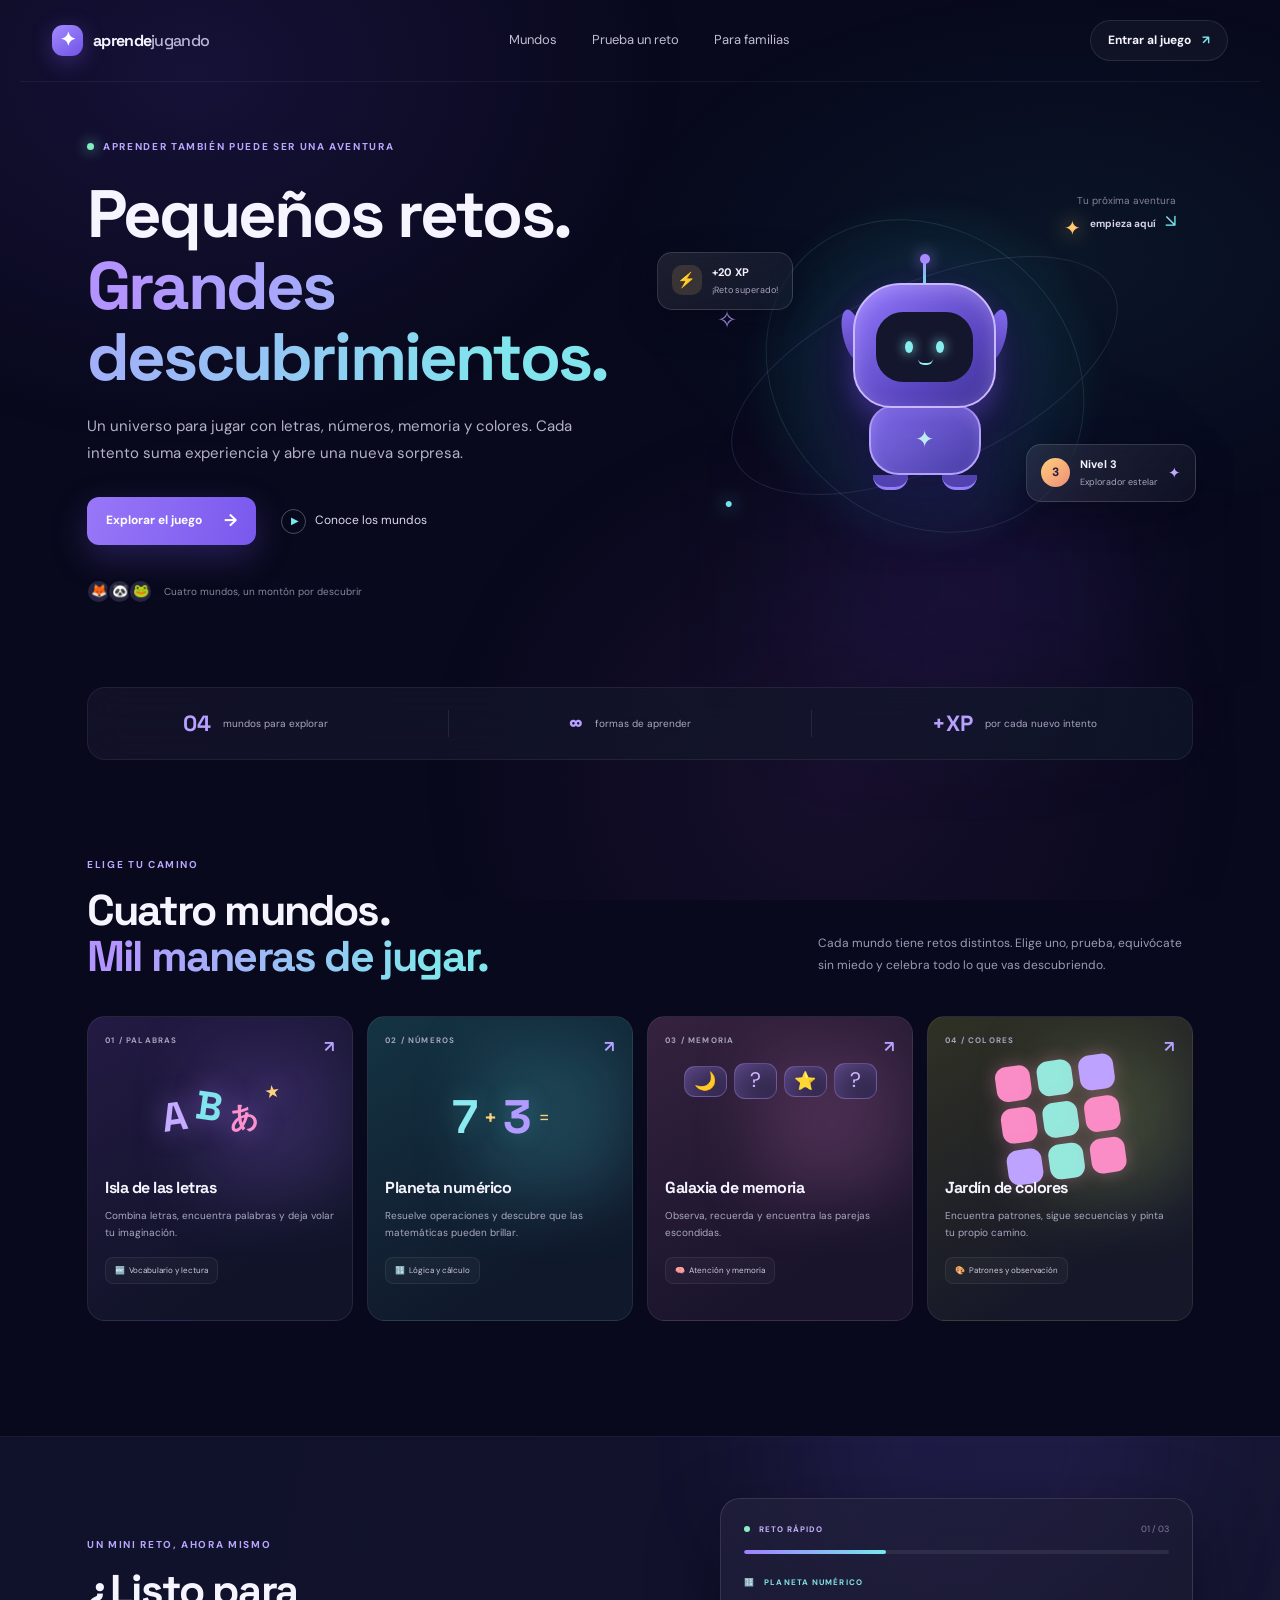
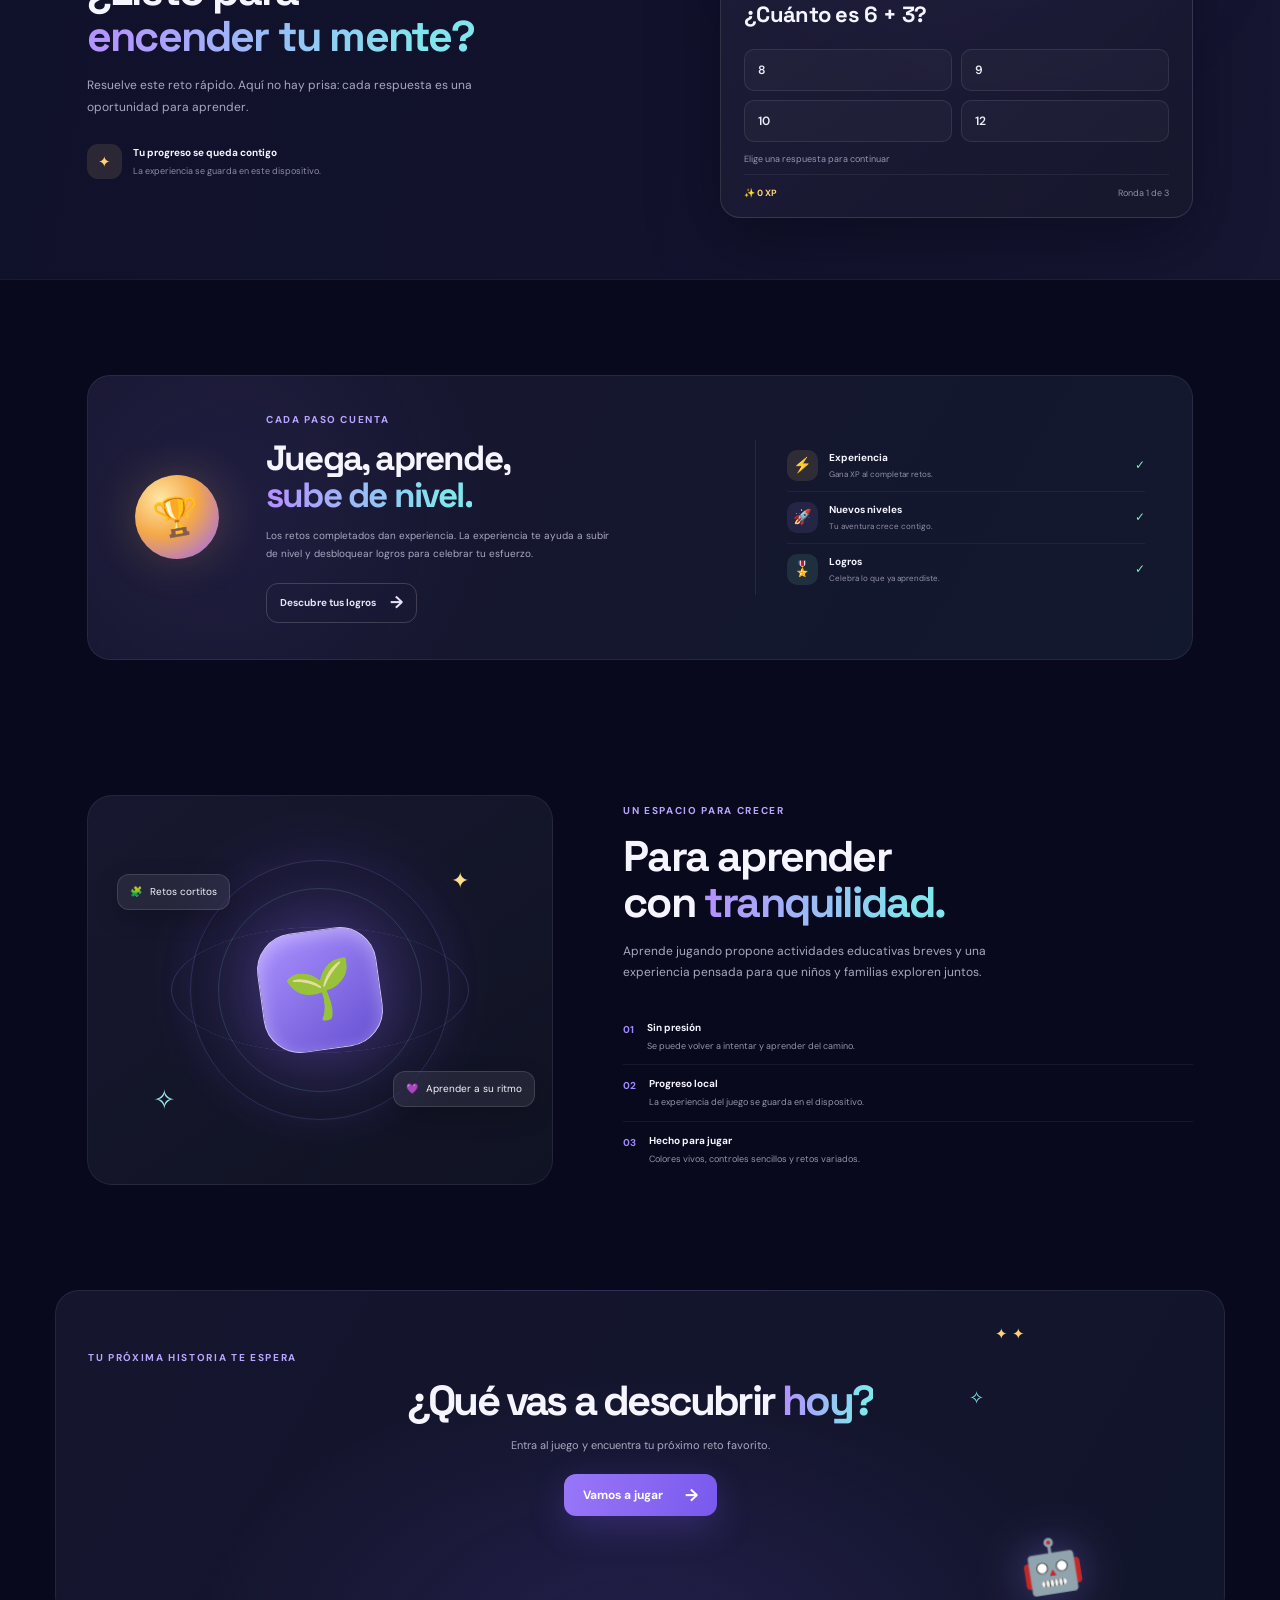
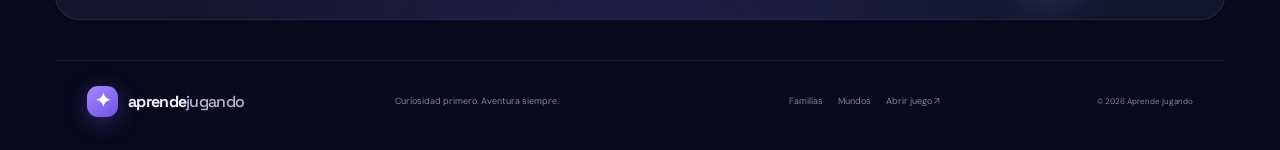
==== website/index.html @ 36dd4537 "Fix game and achievement entry points" ====
<!doctype html>
<html lang="es">
  <head>
    <meta charset="utf-8" />
    <meta name="viewport" content="width=device-width, initial-scale=1" />
    <meta name="theme-color" content="#08091c" />
    <meta name="description" content="Descubre Aprende jugando: mundos de letras, números, memoria y color para aprender a tu ritmo." />
    <title>Aprende jugando — Un universo para descubrir</title>
    <link rel="preconnect" href="https://fonts.googleapis.com" />
    <link rel="preconnect" href="https://fonts.gstatic.com" crossorigin />
    <link href="https://fonts.googleapis.com/css2?family=DM+Sans:wght@400;500;600;700&family=Space+Grotesk:wght@500;600;700&display=swap" rel="stylesheet" />
    <link rel="stylesheet" href="styles.css" />
  </head>
  <body>
    <div class="site-shell">
      <header class="topbar">
        <a class="brand" href="#inicio" aria-label="Aprende jugando, inicio">
          <span class="brand-mark">✦</span><span>aprende<span class="brand-light">jugando</span></span>
        </a>
        <button class="menu-toggle" aria-label="Abrir menú" aria-expanded="false">☰</button>
        <nav class="nav-links" aria-label="Navegación principal">
          <a href="#mundos">Mundos</a><a href="#prueba">Prueba un reto</a><a href="#familias">Para familias</a>
        </nav>
        <a class="nav-cta" href="/juego/#/play">Entrar al juego <span>↗</span></a>
      </header>

      <main>
        <section class="hero section-wrap" id="inicio">
          <div class="hero-copy">
            <div class="eyebrow"><span class="live-dot"></span> APRENDER TAMBIÉN PUEDE SER UNA AVENTURA</div>
            <h1>Pequeños retos.<br /><span>Grandes descubrimientos.</span></h1>
            <p class="hero-lede">Un universo para jugar con letras, números, memoria y colores. Cada intento suma experiencia y abre una nueva sorpresa.</p>
            <div class="hero-actions">
              <a class="button button-primary" href="/juego/#/play">Explorar el juego <span>→</span></a>
              <a class="text-link" href="#mundos"><span class="play-icon">▶</span> Conoce los mundos</a>
            </div>
            <div class="hero-proof"><div class="avatar-stack"><span>🦊</span><span>🐼</span><span>🐸</span></div><span>Cuatro mundos, un montón por descubrir</span></div>
          </div>
          <div class="hero-art" aria-label="Ilustración de una aventura espacial educativa">
            <div class="orbit orbit-one"></div><div class="orbit orbit-two"></div>
            <span class="planet planet-a">✦</span><span class="planet planet-b">●</span><span class="planet planet-c">✧</span>
            <div class="float-card float-xp"><span class="float-icon">⚡</span><span><b>+20 XP</b><small>¡Reto superado!</small></span></div>
            <div class="mascot">
              <div class="antenna"></div><div class="mascot-head"><span class="ear ear-left"></span><span class="ear ear-right"></span><div class="face"><i></i><i></i><b></b></div></div>
              <div class="mascot-body"><span>✦</span></div><div class="mascot-feet"><i></i><i></i></div>
            </div>
            <div class="float-card float-level"><span class="level-badge">3</span><span><b>Nivel 3</b><small>Explorador estelar</small></span><span class="sparkle">✦</span></div>
            <div class="hero-caption">Tu próxima aventura<br /><b>empieza aquí</b> <span>↘</span></div>
          </div>
          <div class="hero-glow"></div>
        </section>

        <section class="stats-strip" aria-label="Características del juego">
          <div><strong>04</strong><span>mundos para explorar</span></div><i></i><div><strong>∞</strong><span>formas de aprender</span></div><i></i><div><strong>+XP</strong><span>por cada nuevo intento</span></div>
        </section>

        <section class="worlds section-wrap" id="mundos">
          <div class="section-heading"><div><div class="eyebrow">ELIGE TU CAMINO</div><h2>Cuatro mundos.<br /><span>Mil maneras de jugar.</span></h2></div><p>Cada mundo tiene retos distintos. Elige uno, prueba, equivócate sin miedo y celebra todo lo que vas descubriendo.</p></div>
          <div class="world-grid">
            <a class="world-card letters" href="/juego/#/play" aria-label="Explorar el mundo de letras"><div class="world-top"><span class="world-number">01 / PALABRAS</span><span class="world-arrow">↗</span></div><div class="letter-art"><span>A</span><span>B</span><span>あ</span><span>★</span></div><h3>Isla de las letras</h3><p>Combina letras, encuentra palabras y deja volar tu imaginación.</p><div class="world-tag">🔤 &nbsp;Vocabulario y lectura</div></a>
            <a class="world-card numbers" href="/juego/#/play" aria-label="Explorar el mundo de números"><div class="world-top"><span class="world-number">02 / NÚMEROS</span><span class="world-arrow">↗</span></div><div class="number-art"><span>7</span><b>+</b><span>3</span><em>=</em></div><h3>Planeta numérico</h3><p>Resuelve operaciones y descubre que las matemáticas pueden brillar.</p><div class="world-tag">🔢 &nbsp;Lógica y cálculo</div></a>
            <a class="world-card memory" href="/juego/#/play" aria-label="Explorar el mundo de memoria"><div class="world-top"><span class="world-number">03 / MEMORIA</span><span class="world-arrow">↗</span></div><div class="memory-art"><span>🌙</span><span>?</span><span>⭐</span><span>?</span></div><h3>Galaxia de memoria</h3><p>Observa, recuerda y encuentra las parejas escondidas.</p><div class="world-tag">🧠 &nbsp;Atención y memoria</div></a>
            <a class="world-card colors" href="/juego/#/play" aria-label="Explorar el mundo de colores"><div class="world-top"><span class="world-number">04 / COLORES</span><span class="world-arrow">↗</span></div><div class="color-art"><i></i><i></i><i></i><i></i><i></i><i></i><i></i><i></i><i></i></div><h3>Jardín de colores</h3><p>Encuentra patrones, sigue secuencias y pinta tu propio camino.</p><div class="world-tag">🎨 &nbsp;Patrones y observación</div></a>
          </div>
        </section>

        <section class="play-section" id="prueba">
          <div class="play-inner section-wrap">
            <div class="play-copy"><div class="eyebrow">UN MINI RETO, AHORA MISMO</div><h2>¿Listo para<br /><span>encender tu mente?</span></h2><p>Resuelve este reto rápido. Aquí no hay prisa: cada respuesta es una oportunidad para aprender.</p><div class="challenge-streak"><span>✦</span><div><b>Tu progreso se queda contigo</b><small>La experiencia se guarda en este dispositivo.</small></div></div></div>
            <div class="quiz-card" role="region" aria-live="polite" aria-label="Mini reto educativo">
              <div class="quiz-header"><span class="quiz-pill"><i></i> RETO RÁPIDO</span><span class="quiz-step" id="quiz-step">01 / 03</span></div>
              <div class="quiz-progress"><span id="quiz-progress"></span></div>
              <div class="quiz-world" id="quiz-world">🔢 &nbsp;PLANETA NUMÉRICO</div>
              <h3 id="quiz-question">¿Cuánto es 6 + 3?</h3>
              <div class="answer-grid" id="answer-grid"></div>
              <div class="quiz-feedback" id="quiz-feedback" aria-live="polite">Elige una respuesta para continuar</div>
              <div class="quiz-footer"><span>✨ <b id="quiz-xp">0 XP</b></span><span id="quiz-round-label">Ronda 1 de 3</span></div>
            </div>
          </div>
          <div class="play-blob"></div>
        </section>

        <section class="rewards section-wrap">
          <div class="rewards-card"><div class="reward-orb">🏆</div><div class="reward-copy"><div class="eyebrow">CADA PASO CUENTA</div><h2>Juega, aprende,<br /><span>sube de nivel.</span></h2><p>Los retos completados dan experiencia. La experiencia te ayuda a subir de nivel y desbloquear logros para celebrar tu esfuerzo.</p><a class="button button-outline" href="/juego/#/achievements">Descubre tus logros <span>→</span></a></div><div class="reward-list"><div><span class="reward-icon gold">⚡</span><p><b>Experiencia</b><small>Gana XP al completar retos.</small></p><span class="reward-check">✓</span></div><div><span class="reward-icon purple">🚀</span><p><b>Nuevos niveles</b><small>Tu aventura crece contigo.</small></p><span class="reward-check">✓</span></div><div><span class="reward-icon mint">🎖️</span><p><b>Logros</b><small>Celebra lo que ya aprendiste.</small></p><span class="reward-check">✓</span></div></div></div>
        </section>

        <section class="families section-wrap" id="familias">
          <div class="family-art"><div class="family-orbit"></div><div class="family-note note-one">🧩 <span>Retos cortitos</span></div><div class="family-note note-two">💜 <span>Aprender a su ritmo</span></div><div class="family-core">🌱</div><span class="family-star star-one">✦</span><span class="family-star star-two">✧</span></div>
          <div class="family-copy"><div class="eyebrow">UN ESPACIO PARA CRECER</div><h2>Para aprender<br />con <span>tranquilidad.</span></h2><p>Aprende jugando propone actividades educativas breves y una experiencia pensada para que niños y familias exploren juntos.</p><div class="family-points"><div><span>01</span><p><b>Sin presión</b><small>Se puede volver a intentar y aprender del camino.</small></p></div><div><span>02</span><p><b>Progreso local</b><small>La experiencia del juego se guarda en el dispositivo.</small></p></div><div><span>03</span><p><b>Hecho para jugar</b><small>Colores vivos, controles sencillos y retos variados.</small></p></div></div></div>
        </section>

        <section class="final-cta section-wrap"><div class="cta-stars">✦ <span>✧</span> ✦</div><div class="eyebrow">TU PRÓXIMA HISTORIA TE ESPERA</div><h2>¿Qué vas a descubrir <span>hoy?</span></h2><p>Entra al juego y encuentra tu próximo reto favorito.</p><a class="button button-primary" href="/juego/#/play">Vamos a jugar <span>→</span></a><div class="cta-mascot">🤖</div></section>
      </main>

      <footer class="footer"><a class="brand" href="#inicio"><span class="brand-mark">✦</span><span>aprende<span class="brand-light">jugando</span></span></a><span>Curiosidad primero. Aventura siempre.</span><div><a href="#familias">Familias</a><a href="#mundos">Mundos</a><a href="/juego/#/play">Abrir juego ↗</a></div><small>© <span id="year"></span> Aprende jugando</small></footer>
    </div>
    <script src="script.js"></script>
  </body>
</html>
---- website/styles.css ----
:root{--bg:#08091c;--panel:#11132c;--text:#f5f4ff;--muted:#aaaac5;--purple:#9e7bff;--cyan:#77e8ed;--pink:#fa8cc6;--line:rgba(255,255,255,.1);--font:'DM Sans',sans-serif;--display:'Space Grotesk',sans-serif}*{box-sizing:border-box}html{scroll-behavior:smooth;scroll-padding-top:90px}body{margin:0;background:var(--bg);color:var(--text);font-family:var(--font);font-size:15px;line-height:1.6;overflow-x:hidden}body:before{content:"";position:fixed;inset:0;pointer-events:none;z-index:-1;background:radial-gradient(ellipse at 15% 8%,rgba(86,53,174,.19),transparent 32%),radial-gradient(ellipse at 83% 29%,rgba(37,153,166,.09),transparent 30%),radial-gradient(ellipse at 65% 87%,rgba(148,66,177,.11),transparent 35%)}a{color:inherit;text-decoration:none}.site-shell{max-width:1600px;margin:auto;overflow:hidden}.topbar{height:82px;max-width:1240px;padding:0 32px;margin:auto;display:flex;align-items:center;justify-content:space-between;border-bottom:1px solid rgba(255,255,255,.055);position:relative;z-index:10}.brand{display:flex;align-items:center;gap:10px;font-family:var(--display);font-weight:700;font-size:16px;letter-spacing:-.7px}.brand-mark{width:31px;height:31px;border-radius:11px;display:grid;place-items:center;background:linear-gradient(145deg,#a38aff,#7053e6);color:white;box-shadow:0 5px 22px #865ff755;font-size:19px}.brand-light{font-weight:500;color:#b8b4d2}.nav-links{display:flex;gap:35px;color:#c0bfd2;font-size:13px}.nav-links a,.footer a{transition:color .2s}.nav-links a:hover,.footer a:hover{color:#c1aaff}.nav-cta{border:1px solid var(--line);border-radius:99px;padding:10px 17px;font-size:12px;font-weight:700;background:rgba(255,255,255,.035)}.nav-cta span{color:var(--cyan);padding-left:8px}.menu-toggle{display:none}.section-wrap{max-width:1170px;margin:auto;padding-left:32px;padding-right:32px}.hero{min-height:605px;display:grid;grid-template-columns:1.03fr .97fr;align-items:center;position:relative;padding-top:37px;padding-bottom:55px}.hero-copy{position:relative;z-index:2;padding-bottom:8px}.eyebrow{font-size:10px;font-weight:700;letter-spacing:1.65px;color:#b9a6ff;display:flex;align-items:center;gap:9px}.live-dot{width:7px;height:7px;border-radius:50%;background:#81edc0;box-shadow:0 0 14px #81edc0}.hero h1,.section-heading h2,.play-copy h2,.reward-copy h2,.family-copy h2,.final-cta h2{font-family:var(--display);letter-spacing:-2.8px;line-height:1.07;font-size:clamp(44px,5.4vw,67px);margin:24px 0 19px}.hero h1 span,.section-heading h2 span,.play-copy h2 span,.reward-copy h2 span,.family-copy h2 span,.final-cta h2 span{background:linear-gradient(95deg,#b394ff 7%,#81e5ed 86%);background-clip:text;color:transparent}.hero-lede{color:#b3b2c8;max-width:490px;font-size:15px;line-height:1.8}.hero-actions{display:flex;align-items:center;gap:25px;margin-top:30px}.button{min-height:48px;padding:0 19px;border-radius:12px;display:inline-flex;align-items:center;justify-content:center;gap:22px;font-size:12px;font-weight:700;transition:transform .2s,box-shadow .2s}.button:hover{transform:translateY(-2px)}.button-primary{background:linear-gradient(105deg,#9977f8,#7959ed);box-shadow:0 12px 35px #7959ed45;color:white}.button-primary span,.button-outline span{font-size:17px}.text-link{font-size:12px;color:#dbd9ec;display:flex;align-items:center;gap:9px}.play-icon{font-size:10px;width:25px;height:25px;border:1px solid #ffffff45;border-radius:50%;display:grid;place-items:center;color:var(--cyan);padding-left:2px}.hero-proof{display:flex;align-items:center;gap:11px;margin-top:34px;color:#85859f;font-size:10px}.avatar-stack{display:flex;padding-left:3px}.avatar-stack span{margin-left:-4px;width:25px;height:25px;display:grid;place-items:center;border-radius:50%;background:#252542;border:2px solid var(--bg);font-size:13px}.hero-art{height:470px;position:relative;display:grid;place-items:center;isolation:isolate}.hero-art:before{content:"";position:absolute;width:360px;height:360px;border-radius:50%;background:radial-gradient(circle,#805ae93a,rgba(45,199,214,.08) 50%,transparent 72%);filter:blur(7px)}.orbit{position:absolute;border:1px solid #b3a4ff24;border-radius:50%;transform:rotate(-24deg)}.orbit-one{width:415px;height:185px}.orbit-two{width:340px;height:290px;transform:rotate(42deg);border-color:#68dee322}.planet{position:absolute;z-index:2}.planet-a{top:71px;right:112px;color:#ffc971;font-size:20px;text-shadow:0 0 20px #ffc971}.planet-b{bottom:96px;left:68px;color:#72e5e8;font-size:14px;text-shadow:0 0 18px #72e5e8}.planet-c{top:160px;left:60px;color:#b69dff;font-size:24px}.mascot{position:relative;z-index:2;width:180px;height:236px;display:flex;flex-direction:column;align-items:center;filter:drop-shadow(0 22px 28px #1710469c);animation:bob 4s ease-in-out infinite}.antenna{height:25px;width:3px;background:linear-gradient(#a98bff,#76dff0);position:relative}.antenna:before{content:"";position:absolute;width:10px;height:10px;background:#a78aff;border-radius:50%;left:-3.5px;top:-4px;box-shadow:0 0 15px #a78aff}.mascot-head{position:relative;width:143px;height:125px;border-radius:48px 48px 38px 38px;background:linear-gradient(140deg,#9278ff,#5743bc 68%,#403596);border:2px solid #cab8ff;box-shadow:inset 0 5px 18px #e1d3ff48,0 12px 25px #6046c977}.ear{position:absolute;top:24px;width:19px;height:52px;background:linear-gradient(#846bf0,#5948b4);border-radius:50%;z-index:-1}.ear-left{left:-12px;transform:rotate(-13deg)}.ear-right{right:-12px;transform:rotate(13deg)}.face{position:absolute;inset:27px 21px 24px;border-radius:27px;background:#14162d;display:flex;justify-content:center;align-items:center;gap:23px}.face i{width:8px;height:12px;border-radius:50%;background:#88edee;box-shadow:0 0 12px #88edee}.face b{position:absolute;width:15px;height:6px;left:calc(50% - 7px);bottom:17px;border-bottom:2px solid #8ceff0;border-radius:0 0 12px 12px}.mascot-body{margin-top:-3px;width:112px;height:70px;border-radius:25px 25px 30px 30px;background:linear-gradient(145deg,#8570ef,#473ca4);border:2px solid #b4a1ff;display:grid;place-items:center;color:#bfeff4;font-size:23px;box-shadow:inset 0 6px 13px #d7caff35}.mascot-feet{display:flex;gap:34px}.mascot-feet i{width:35px;height:15px;border-radius:0 0 14px 14px;background:#5142b0;border-bottom:3px solid #9580fb}.float-card{position:absolute;z-index:3;display:flex;align-items:center;gap:10px;padding:11px 14px;background:linear-gradient(135deg,#ffffff17,#ffffff09);border:1px solid #ffffff24;border-radius:15px;backdrop-filter:blur(18px);box-shadow:0 12px 35px #06051466}.float-card b,.float-card small{display:block}.float-card b{font-size:11px}.float-card small{color:#a8a6bf;font-size:9px;margin-top:2px}.float-icon{width:30px;height:30px;border-radius:10px;background:#ffc86824;color:#ffcf79;display:grid;place-items:center}.float-xp{top:111px;left:0}.float-level{right:-3px;bottom:109px}.level-badge{width:29px;height:29px;border-radius:50%;display:grid;place-items:center;background:linear-gradient(140deg,#ffcf7b,#ee8e78);color:#271d43;font-weight:800;font-size:12px}.sparkle{color:#c0a7ff}.hero-caption{position:absolute;right:17px;top:52px;font-size:10px;line-height:1.5;color:#84829f;text-align:right}.hero-caption b{color:#d6d3e9}.hero-caption span{color:var(--cyan);font-size:18px;margin-left:6px}.hero-glow{position:absolute;width:300px;height:190px;bottom:5px;right:9%;background:#683fd322;filter:blur(70px);z-index:-1}.stats-strip{max-width:1106px;margin:0 auto 80px;padding:18px 35px;background:linear-gradient(100deg,#17152eaa,#10192aaa);border:1px solid #ffffff11;border-radius:18px;display:flex;justify-content:space-around;align-items:center;backdrop-filter:blur(20px)}.stats-strip div{display:flex;align-items:center;gap:12px}.stats-strip strong{font-family:var(--display);font-size:22px;color:#b7a0ff}.stats-strip span{font-size:10px;color:#aaa8c1}.stats-strip>i{height:27px;width:1px;background:#ffffff16}.worlds{padding-top:17px;padding-bottom:115px}.section-heading{display:flex;align-items:flex-end;justify-content:space-between;margin-bottom:36px}.section-heading h2,.play-copy h2,.reward-copy h2,.family-copy h2{font-size:43px;letter-spacing:-1.8px;margin:15px 0 0}.section-heading>p{max-width:375px;color:#9c9bb6;font-size:12px;line-height:1.8;margin:0 0 4px}.world-grid{display:grid;grid-template-columns:repeat(4,1fr);gap:14px}.world-card{min-height:305px;border:1px solid #ffffff12;border-radius:18px;padding:17px;position:relative;overflow:hidden;transition:transform .25s,border .25s,box-shadow .25s}.world-card:hover{transform:translateY(-5px);border-color:#ffffff34;box-shadow:0 16px 35px #0003}.world-card:after{content:"";position:absolute;width:150px;height:150px;top:30px;right:4px;filter:blur(35px);opacity:.18;z-index:0}.letters{background:linear-gradient(150deg,#241a44,#111429 75%)}.letters:after{background:#a375ff}.numbers{background:linear-gradient(150deg,#143443,#10192c 75%)}.numbers:after{background:#56d7e1}.memory{background:linear-gradient(150deg,#35223e,#19142c 75%)}.memory:after{background:#ee87d1}.colors{background:linear-gradient(150deg,#303124,#161829 75%)}.colors:after{background:#c5e875}.world-top{position:relative;z-index:1;display:flex;justify-content:space-between;color:#a6a3be;font-size:8px;font-weight:700;letter-spacing:1.2px}.world-arrow{color:#b6a1ff;font-size:16px}.letter-art,.number-art,.memory-art,.color-art{height:115px;position:relative;z-index:1;display:flex;align-items:center;justify-content:center;gap:7px}.letter-art span{font-family:var(--display);font-weight:700;font-size:40px;color:#c6acff;text-shadow:0 0 25px #a87aff88;transform:rotate(-8deg)}.letter-art span:nth-child(2){color:#81e5ed;transform:rotate(8deg) translateY(-10px)}.letter-art span:nth-child(3){font-size:29px;color:#fc91cb}.letter-art span:last-child{font-size:15px;align-self:flex-start;margin-top:20px;color:#ffd17a}.number-art span{font-family:var(--display);font-size:47px;font-weight:700;color:#8aeaf0;text-shadow:0 0 24px #60dce744}.number-art span:nth-of-type(2){color:#b39aff}.number-art b,.number-art em{font-size:19px;font-style:normal;color:#ffcf78}.memory-art{display:grid;grid-template-columns:repeat(4,43px);grid-template-rows:repeat(2,43px);gap:7px}.memory-art span{display:grid;place-items:center;border-radius:11px;background:linear-gradient(140deg,#514078,#28213f);border:1px solid #c09cff55;font-size:18px;box-shadow:inset 0 0 15px #b483ff22}.memory-art span:nth-child(2),.memory-art span:nth-child(4){color:#cfb9ff;font-size:21px}.color-art{display:grid;grid-template-columns:repeat(3,35px);gap:7px;transform:rotate(-8deg)}.color-art i{width:35px;height:35px;border-radius:11px;background:#fa8cc6;box-shadow:0 0 18px #fa8cc655}.color-art i:nth-child(2),.color-art i:nth-child(5),.color-art i:nth-child(8){background:#95e8dc}.color-art i:nth-child(3),.color-art i:nth-child(7){background:#bea2ff}.world-card h3{position:relative;z-index:1;font-family:var(--display);font-size:16px;margin:0 0 7px;letter-spacing:-.5px}.world-card p{position:relative;z-index:1;color:#aaa8c1;font-size:10px;line-height:1.7;min-height:37px;margin:0 0 12px}.world-tag{position:relative;z-index:1;display:inline-flex;padding:6px 9px;border:1px solid #ffffff12;border-radius:8px;background:#ffffff08;font-size:8px;color:#ceccdc}.play-section{position:relative;background:linear-gradient(100deg,#10112a,#12122d 52%,#161633);border-top:1px solid #ffffff0b;border-bottom:1px solid #ffffff0b;overflow:hidden}.play-inner{min-height:440px;display:grid;grid-template-columns:1fr .84fr;gap:70px;align-items:center;padding-top:61px;padding-bottom:61px;position:relative;z-index:1}.play-blob{position:absolute;width:400px;height:400px;right:8%;top:-190px;border-radius:50%;background:#7964ff1b;filter:blur(65px)}.play-copy h2{margin-bottom:15px}.play-copy>p,.reward-copy>p,.family-copy>p{color:#aaa8c1;font-size:12px;line-height:1.8;max-width:385px}.challenge-streak{display:flex;gap:11px;align-items:center;margin-top:26px}.challenge-streak>span{width:35px;height:35px;border-radius:11px;display:grid;place-items:center;color:#ffd17a;background:#ffd17a1d}.challenge-streak b,.challenge-streak small{display:block}.challenge-streak b{font-size:10px}.challenge-streak small{font-size:9px;color:#8e8ca6;margin-top:3px}.quiz-card{padding:23px 23px 17px;border:1px solid #ffffff1e;border-radius:20px;background:linear-gradient(140deg,#23223eae,#17172cbf);box-shadow:0 22px 70px #02020c66;backdrop-filter:blur(18px)}.quiz-header,.quiz-footer{display:flex;justify-content:space-between;align-items:center}.quiz-pill{font-size:8px;font-weight:700;letter-spacing:1px;color:#c7b5ff}.quiz-pill i{display:inline-block;width:6px;height:6px;border-radius:50%;background:#8af0c3;margin-right:6px}.quiz-step{color:#7f7d99;font-size:9px}.quiz-progress{height:4px;border-radius:5px;background:#ffffff13;margin:13px 0 22px;overflow:hidden}.quiz-progress span{height:100%;display:block;width:33.33%;background:linear-gradient(90deg,#a17eff,#77e8ed);border-radius:5px;transition:width .3s}.quiz-world{font-size:8px;letter-spacing:1.1px;color:#83e4e5;font-weight:700}.quiz-card h3{font-family:var(--display);font-size:22px;letter-spacing:-.7px;margin:9px 0 16px}.answer-grid{display:grid;grid-template-columns:1fr 1fr;gap:9px}.answer-option{min-height:42px;color:#eeedf8;text-align:left;padding:0 13px;border:1px solid #ffffff18;border-radius:10px;background:#ffffff07;font:600 12px var(--font);cursor:pointer;transition:background .2s,border .2s,transform .2s}.answer-option:hover:not(:disabled){background:#a07cff22;border-color:#ab94ff88;transform:translateY(-1px)}.answer-option:disabled{cursor:default}.answer-option.correct{background:#48dba522;border-color:#64e4b4;color:#a7f6d4}.answer-option.incorrect{background:#ff789522;border-color:#ff8cac;color:#ffc4d3}.quiz-feedback{min-height:32px;display:flex;align-items:center;font-size:9px;color:#9997b0;padding-top:4px}.quiz-feedback.good{color:#88edbd}.quiz-feedback.bad{color:#ff9fb9}.quiz-footer{padding-top:11px;border-top:1px solid #ffffff10;color:#9290aa;font-size:9px}.quiz-footer span:first-child{color:#ffd27b}.quiz-footer b{color:#ffd27b}.rewards{padding-top:95px;padding-bottom:105px}.rewards-card{padding:36px 47px;border:1px solid #ffffff13;border-radius:23px;background:radial-gradient(circle at 12% 45%,#7860e51a,transparent 27%),linear-gradient(120deg,#17162f,#12182d);display:grid;grid-template-columns:.22fr 1fr .85fr;gap:30px;align-items:center;position:relative;overflow:hidden}.reward-orb{width:84px;height:84px;border-radius:50%;display:grid;place-items:center;font-size:37px;background:radial-gradient(circle at 34% 25%,#ffe6a5,#f4a848 44%,#9763ff 100%);box-shadow:0 0 45px #f8bb5b38;transform:rotate(-10deg)}.reward-copy h2{font-size:35px;margin:12px 0}.reward-copy>p{max-width:355px;font-size:10px}.button-outline{min-height:40px;margin-top:10px;border:1px solid #ffffff2b;color:#e6e3f4;font-size:10px;padding:0 13px;gap:14px}.reward-list{border-left:1px solid #ffffff14;padding-left:31px}.reward-list>div{display:flex;align-items:center;gap:11px;padding:10px 0;border-bottom:1px solid #ffffff0d}.reward-list>div:last-child{border:0}.reward-icon{width:31px;height:31px;border-radius:10px;display:grid;place-items:center}.reward-icon.gold{background:#ffcf791e}.reward-icon.purple{background:#a889ff1e}.reward-icon.mint{background:#7fe9c51e}.reward-list p{flex:1;margin:0}.reward-list b,.reward-list small{display:block}.reward-list b{font-size:10px}.reward-list small{font-size:8px;color:#9391aa;margin-top:2px}.reward-check{color:#83ecc1;font-size:12px}.families{padding-top:30px;padding-bottom:105px;display:grid;grid-template-columns:.9fr 1.1fr;align-items:center;gap:70px}.family-art{height:390px;border-radius:25px;position:relative;display:grid;place-items:center;background:radial-gradient(circle at 50% 47%,#4b398c55,transparent 55%),linear-gradient(145deg,#17172f,#101323);border:1px solid #ffffff12;overflow:hidden}.family-orbit{width:260px;height:260px;border:1px solid #9d8aff31;border-radius:50%;position:absolute;box-shadow:0 0 40px #8f76ff10}.family-orbit:before,.family-orbit:after{content:"";position:absolute;inset:27px;border:1px solid #75e5e529;border-radius:50%}.family-orbit:after{inset:-20px;transform:rotateX(65deg);border-color:#b694ff32}.family-core{width:120px;height:120px;border-radius:37px;display:grid;place-items:center;font-size:56px;background:linear-gradient(145deg,#ab92ff,#664fd1);box-shadow:0 0 65px #8b6aff55, inset 0 5px 17px #fff5;transform:rotate(-8deg);border:1px solid #d2c2ff}.family-note{position:absolute;padding:9px 12px;display:flex;align-items:center;gap:8px;background:#ffffff13;border:1px solid #ffffff20;border-radius:12px;backdrop-filter:blur(12px);font-size:10px;box-shadow:0 8px 24px #0003}.note-one{top:78px;left:29px}.note-two{right:17px;bottom:77px}.family-star{position:absolute;color:#ffe08a}.star-one{font-size:22px;top:67px;right:83px}.star-two{font-size:27px;bottom:63px;left:65px;color:#9aebed}.family-copy h2{margin-bottom:15px}.family-points{margin-top:25px}.family-points>div{display:flex;gap:13px;padding:11px 0;border-bottom:1px solid #ffffff10}.family-points>div:last-child{border:0}.family-points>div>span{font-size:10px;font-weight:700;color:#9f8aff;padding-top:2px}.family-points p{margin:0}.family-points b,.family-points small{display:block}.family-points b{font-size:10px}.family-points small{font-size:9px;color:#9694ac;margin-top:3px}.final-cta{min-height:330px;margin-bottom:40px;border:1px solid #ffffff13;border-radius:24px;text-align:center;padding-top:59px;padding-bottom:54px;position:relative;overflow:hidden;background:radial-gradient(ellipse at 50% 110%,#7354e72a,transparent 54%),linear-gradient(120deg,#15152e,#11152b)}.final-cta h2{font-size:42px;margin:13px 0}.final-cta>p{color:#aaa8c1;font-size:11px;margin:0 0 20px}.final-cta .button{min-height:42px}.cta-stars{position:absolute;top:31px;right:17%;color:#ffcf7d}.cta-stars span{position:absolute;top:62px;right:41px;color:#83e7ed;font-size:18px}.cta-mascot{position:absolute;bottom:12px;right:12%;font-size:51px;filter:drop-shadow(0 0 22px #9581ff66);transform:rotate(-9deg)}.footer{max-width:1170px;margin:0 auto;padding:25px 32px 33px;border-top:1px solid #ffffff10;display:grid;grid-template-columns:1fr 1.3fr 1fr auto;align-items:center;gap:20px;color:#85839e}.footer>.brand{color:#f4f2ff}.footer>span{font-size:9px}.footer>div{display:flex;gap:15px;font-size:9px}.footer small{font-size:8px;white-space:nowrap}@keyframes bob{0%,100%{transform:translateY(0) rotate(-2deg)}50%{transform:translateY(-9px) rotate(2deg)}}@media(max-width:900px){.hero{min-height:570px}.hero-art{transform:scale(.9)}.world-grid{grid-template-columns:repeat(2,1fr)}.world-card{min-height:286px}.rewards-card{grid-template-columns:.2fr 1fr;gap:22px}.reward-list{grid-column:2;border-left:0;border-top:1px solid #ffffff14;padding:12px 0 0}.families{gap:36px}.footer{grid-template-columns:1fr 1fr}.footer>div{justify-content:flex-start}}@media(max-width:650px){.topbar{height:69px;padding:0 20px}.menu-toggle{display:block;margin-left:auto;margin-right:13px;border:1px solid #ffffff1c;background:#ffffff08;color:white;width:36px;height:36px;border-radius:10px;font-size:15px}.nav-links{display:none;position:absolute;top:61px;left:15px;right:15px;padding:17px;background:#16152bec;border:1px solid #ffffff1c;border-radius:14px;backdrop-filter:blur(18px);flex-direction:column;gap:15px}.nav-links.open{display:flex}.nav-cta{font-size:10px;padding:9px 11px}.section-wrap{padding-left:21px;padding-right:21px}.hero{grid-template-columns:1fr;padding-top:58px;padding-bottom:25px;min-height:auto}.hero h1{font-size:47px;letter-spacing:-2.5px;margin-top:19px}.hero-lede{font-size:13px;max-width:440px}.hero-actions{gap:17px;flex-wrap:wrap;margin-top:23px}.hero-proof{margin-top:24px}.hero-art{height:350px;transform:none;margin-top:4px}.hero-art:before{width:290px;height:290px}.orbit-one{width:330px;height:148px}.orbit-two{width:280px;height:225px}.mascot{transform:scale(.82);animation:bob 4s ease-in-out infinite}.float-xp{top:67px;left:2%}.float-level{right:0;bottom:51px}.hero-caption{top:23px;right:0}.planet-a{top:45px;right:52px}.planet-b{bottom:61px;left:20px}.planet-c{top:108px;left:14px}.stats-strip{margin:0 17px 65px;padding:16px 10px;border-radius:15px}.stats-strip div{display:flex;flex-direction:column;gap:0;text-align:center}.stats-strip strong{font-size:19px}.stats-strip span{font-size:8px;max-width:90px}.stats-strip>i{height:29px}.worlds{padding-bottom:77px}.section-heading{display:block;margin-bottom:25px}.section-heading h2,.play-copy h2,.reward-copy h2,.family-copy h2{font-size:37px}.section-heading>p{margin-top:12px}.world-grid{gap:10px}.world-card{padding:13px;min-height:278px}.world-card h3{font-size:14px}.world-card p{font-size:9px;min-height:48px}.world-tag{font-size:7px}.letter-art,.number-art,.memory-art,.color-art{height:102px}.play-inner{grid-template-columns:1fr;gap:27px;padding-top:57px;padding-bottom:55px}.play-copy>p{max-width:460px}.quiz-card{padding:19px}.quiz-card h3{font-size:20px}.rewards{padding-top:67px;padding-bottom:69px}.rewards-card{padding:24px 19px;grid-template-columns:1fr;gap:13px}.reward-orb{width:62px;height:62px;font-size:29px}.reward-copy h2{font-size:32px}.reward-list{grid-column:auto;padding-top:10px}.families{grid-template-columns:1fr;gap:32px;padding-bottom:73px}.family-art{height:310px;order:2}.family-copy{order:1}.family-core{width:100px;height:100px;font-size:47px}.family-orbit{width:220px;height:220px}.note-one{top:43px;left:15px}.note-two{right:8px;bottom:42px}.final-cta{margin-left:14px;margin-right:14px;min-height:310px;padding-top:54px;padding-bottom:45px}.final-cta h2{font-size:34px;letter-spacing:-1.5px}.cta-mascot{right:6%;font-size:39px;bottom:7px}.cta-stars{right:9%}.footer{padding:22px 21px 28px;grid-template-columns:1fr auto;gap:16px}.footer>span{display:none}.footer>div{grid-column:1/-1;grid-row:2}.footer small{grid-column:2;grid-row:1}}@media(prefers-reduced-motion:reduce){*,*:before,*:after{scroll-behavior:auto!important;animation-duration:.01ms!important;animation-iteration-count:1!important;transition-duration:.01ms!important}}
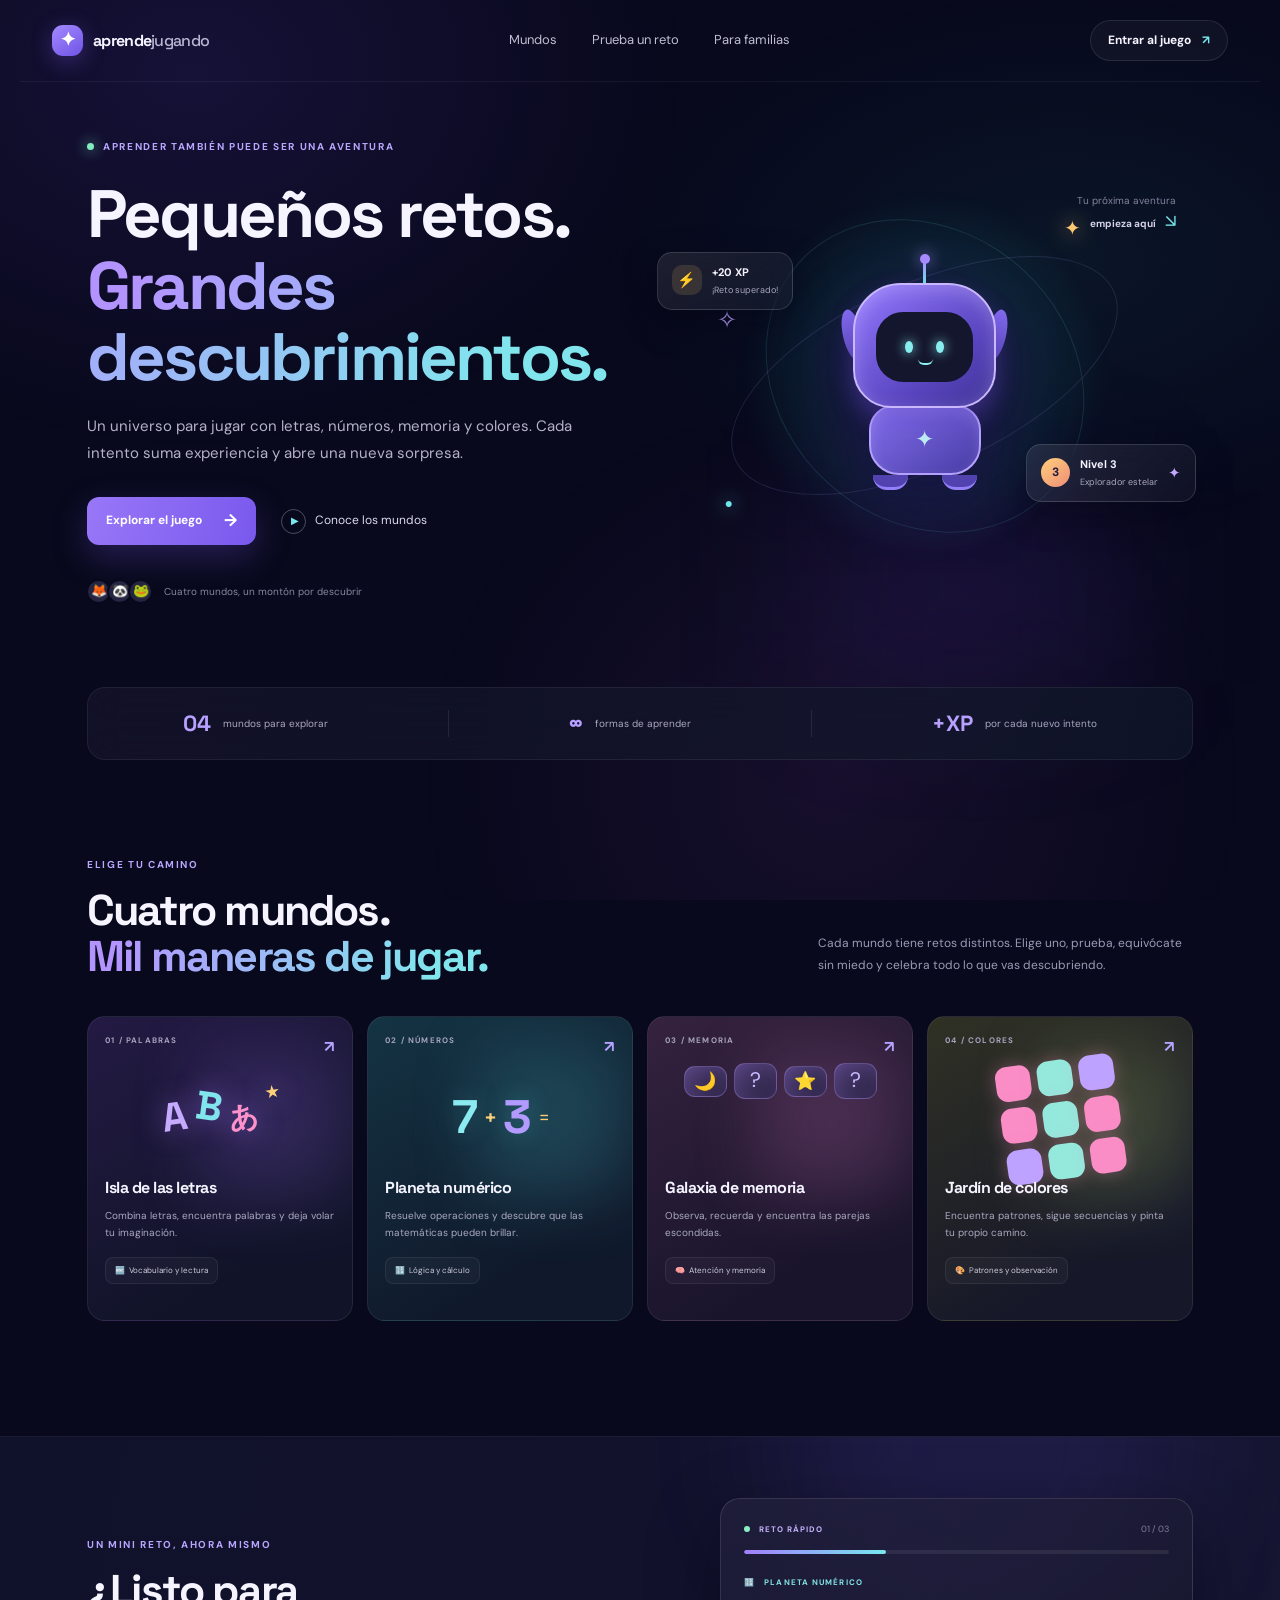
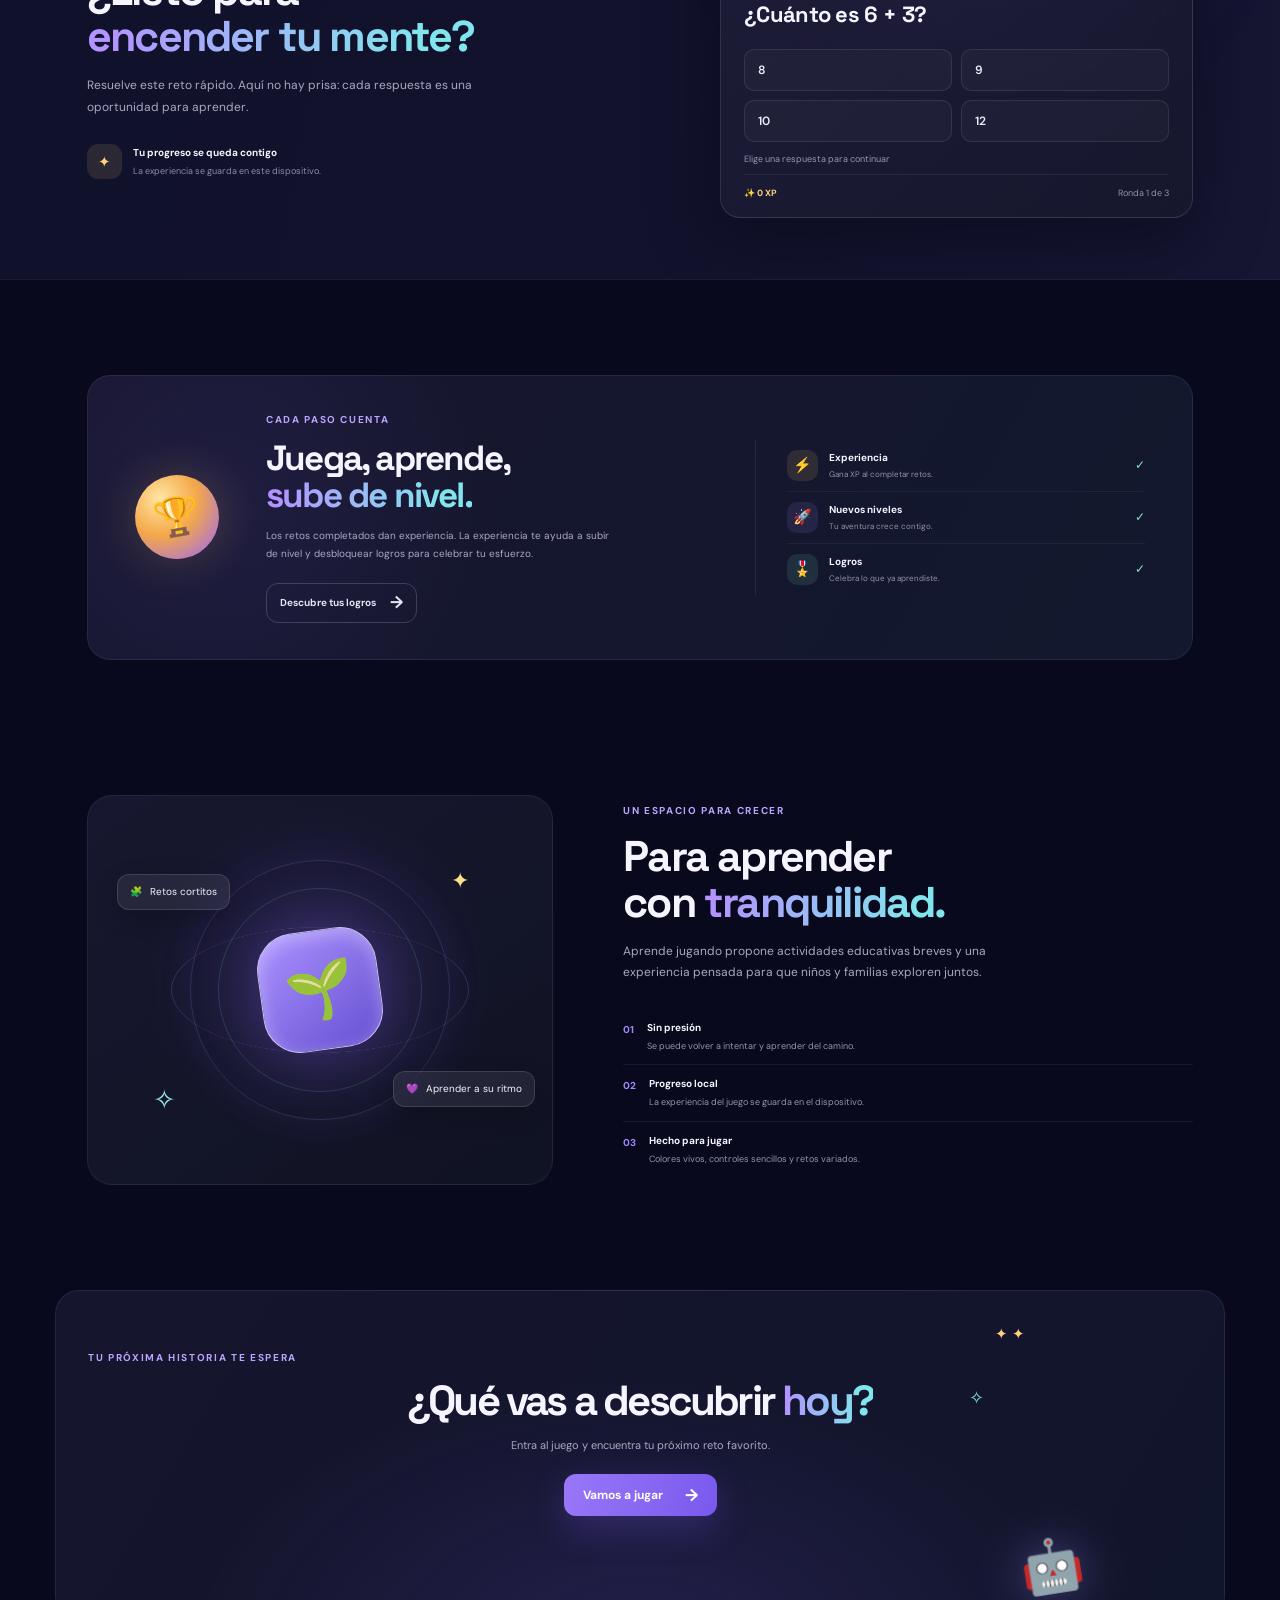
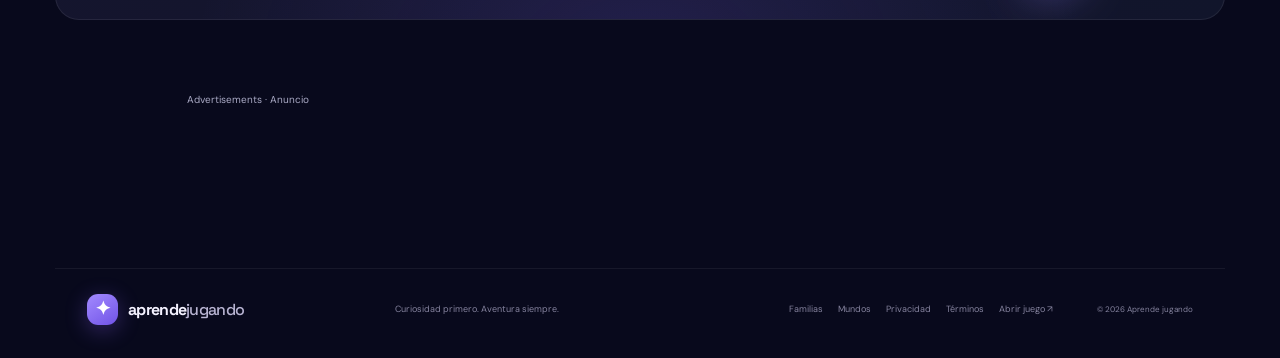
==== commit c54fff73: "Add child-directed AdSense and legal pages" ====
--- a/website/index.html
+++ b/website/index.html
@@ -10,6 +10,13 @@
     <link rel="preconnect" href="https://fonts.gstatic.com" crossorigin />
     <link href="https://fonts.googleapis.com/css2?family=DM+Sans:wght@400;500;600;700&family=Space+Grotesk:wght@500;600;700&display=swap" rel="stylesheet" />
     <link rel="stylesheet" href="styles.css" />
+    <style>
+      .ad-section { max-width: 970px; min-height: 110px; margin: 72px auto 62px; padding: 0 32px; }
+      .ad-label { margin-bottom: 8px; color: #aaaac5; font-size: 10px; }
+      .ad-section .adsbygoogle { min-height: 90px; }
+      @media (max-width: 650px) { .ad-section { margin: 54px auto 48px; padding: 0 20px; } }
+    </style>
+    <script async src="https://pagead2.googlesyndication.com/pagead/js/adsbygoogle.js?client=ca-pub-3934791251127084" crossorigin="anonymous"></script>
   </head>
   <body>
     <div class="site-shell">
@@ -92,7 +99,12 @@
         <section class="final-cta section-wrap"><div class="cta-stars">✦ <span>✧</span> ✦</div><div class="eyebrow">TU PRÓXIMA HISTORIA TE ESPERA</div><h2>¿Qué vas a descubrir <span>hoy?</span></h2><p>Entra al juego y encuentra tu próximo reto favorito.</p><a class="button button-primary" href="/juego/#/play">Vamos a jugar <span>→</span></a><div class="cta-mascot">🤖</div></section>
       </main>
 
-      <footer class="footer"><a class="brand" href="#inicio"><span class="brand-mark">✦</span><span>aprende<span class="brand-light">jugando</span></span></a><span>Curiosidad primero. Aventura siempre.</span><div><a href="#familias">Familias</a><a href="#mundos">Mundos</a><a href="/juego/#/play">Abrir juego ↗</a></div><small>© <span id="year"></span> Aprende jugando</small></footer>
+      <section class="ad-section" aria-label="Advertisements">
+        <div class="ad-label">Advertisements · Anuncio</div>
+        <ins class="adsbygoogle" style="display:block" data-ad-client="ca-pub-3934791251127084" data-ad-slot="9422011632" data-ad-format="auto" data-full-width-responsive="true" data-tag-for-age-treatment="1"></ins>
+        <script>(adsbygoogle = window.adsbygoogle || []).push({});</script>
+      </section>
+      <footer class="footer"><a class="brand" href="#inicio"><span class="brand-mark">✦</span><span>aprende<span class="brand-light">jugando</span></span></a><span>Curiosidad primero. Aventura siempre.</span><div><a href="#familias">Familias</a><a href="#mundos">Mundos</a><a href="/privacidad.html">Privacidad</a><a href="/condiciones.html">Términos</a><a href="/juego/#/play">Abrir juego ↗</a></div><small>© <span id="year"></span> Aprende jugando</small></footer>
     </div>
     <script src="script.js"></script>
   </body>
